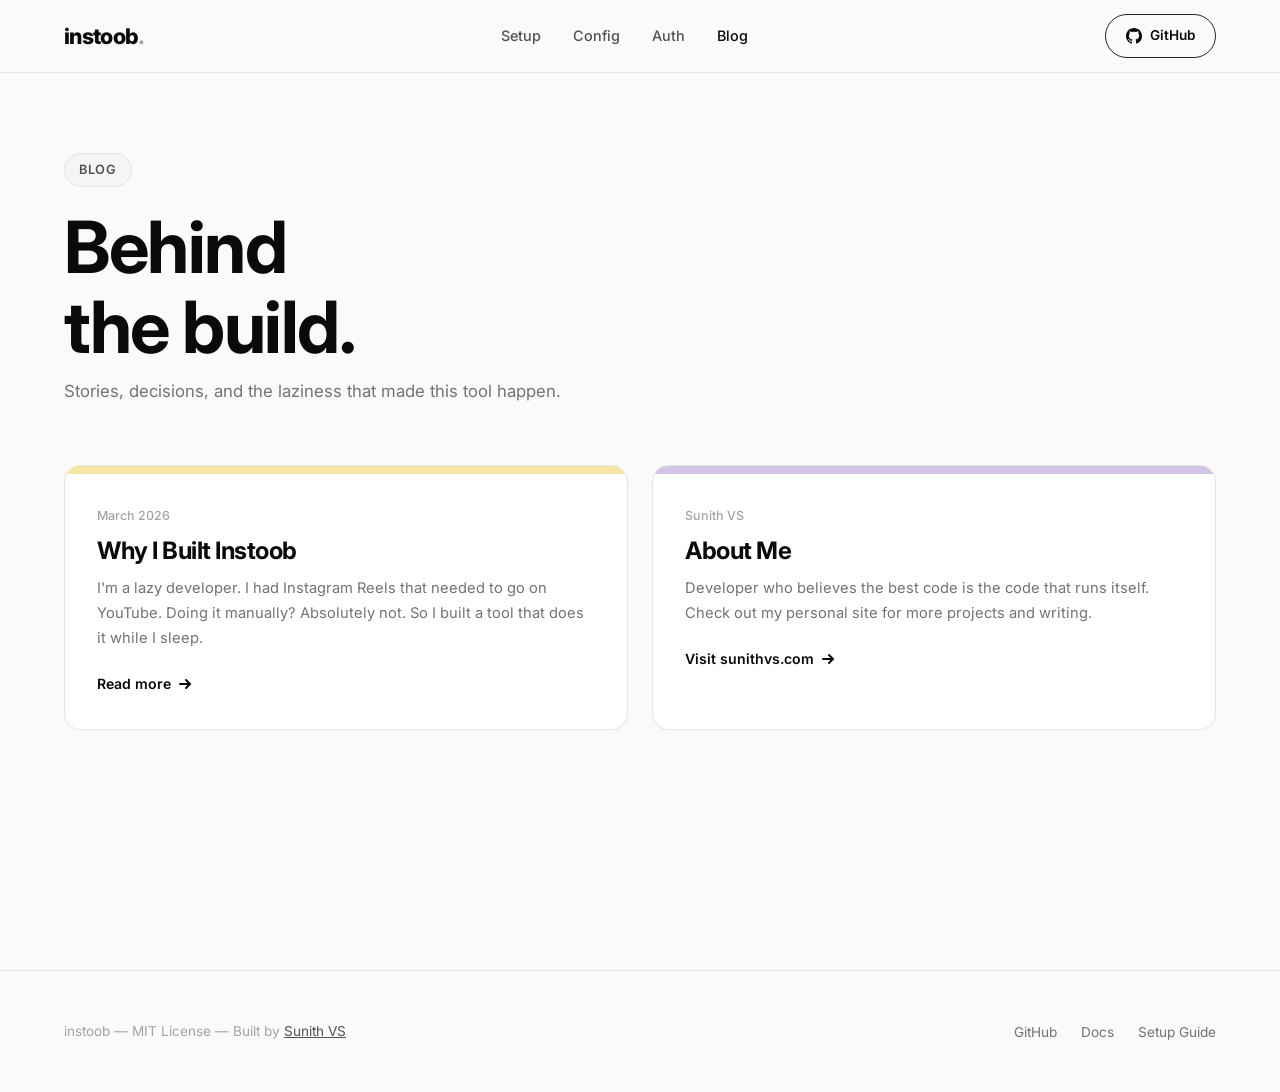
==== docs/blog.html @ 2fb603d4 "feat: add initial website structure with blog and documentation" ====
<!DOCTYPE html>
<html lang="en">
<head>
  <meta charset="UTF-8" />
  <meta name="viewport" content="width=device-width, initial-scale=1.0" />
  <title>Blog — Instoob</title>
  <meta name="description" content="Behind the scenes of Instoob — why it was built, how it works, and who made it." />
  <link rel="preconnect" href="https://fonts.googleapis.com" />
  <link rel="preconnect" href="https://fonts.gstatic.com" crossorigin />
  <link href="https://fonts.googleapis.com/css2?family=Inter:wght@400;500;600;700;800&family=JetBrains+Mono:wght@400;500&display=swap" rel="stylesheet" />
  <link rel="canonical" href="https://instoob.radr.in/blog" />

  <!-- Open Graph -->
  <meta property="og:type" content="website" />
  <meta property="og:url" content="https://instoob.radr.in/blog" />
  <meta property="og:title" content="Blog — Instoob" />
  <meta property="og:description" content="Behind the scenes of Instoob — why it was built, how it works, and who made it." />

  <!-- SEO -->
  <meta name="robots" content="index, follow" />
  <meta name="author" content="Sunith VS" />
  <link rel="icon" type="image/svg+xml" href="data:image/svg+xml,<svg xmlns='http://www.w3.org/2000/svg' viewBox='0 0 100 100'><text y='.9em' font-size='90'>🔄</text></svg>" />

  <!-- Microsoft Clarity -->
  <script type="text/javascript">
    (function(c,l,a,r,i,t,y){
      c[a]=c[a]||function(){(c[a].q=c[a].q||[]).push(arguments)};
      t=l.createElement(r);t.async=1;t.src="https://www.clarity.ms/tag/"+i;
      y=l.getElementsByTagName(r)[0];y.parentNode.insertBefore(t,y);
    })(window, document, "clarity", "script", "vsioifh9d1");
  </script>

  <link rel="stylesheet" href="style.css" />
  <style>
    .blog-hero {
      padding: 80px 0 60px;
    }
    .blog-hero h1 {
      margin-bottom: 12px;
    }
    .blog-hero p {
      font-size: 1.05rem;
      color: var(--gray-500);
    }
    .blog-grid {
      display: grid;
      grid-template-columns: 1fr 1fr;
      gap: 24px;
      padding-bottom: 120px;
    }
    .blog-card {
      background: var(--white);
      border: 1px solid var(--gray-200);
      border-radius: var(--radius);
      overflow: hidden;
      transition: transform 0.3s, box-shadow 0.3s;
    }
    .blog-card:hover {
      transform: translateY(-4px);
      box-shadow: 0 12px 40px rgba(0, 0, 0, 0.06);
    }
    .blog-card-color {
      height: 8px;
    }
    .blog-card-color.yellow { background: var(--yellow); }
    .blog-card-color.purple { background: var(--purple); }
    .blog-card-body {
      padding: 32px;
    }
    .blog-card-date {
      font-size: 0.78rem;
      color: var(--gray-400);
      font-weight: 500;
      margin-bottom: 12px;
    }
    .blog-card-body h2 {
      font-size: 1.5rem;
      margin-bottom: 12px;
    }
    .blog-card-body > p {
      font-size: 0.92rem;
      color: var(--gray-500);
      line-height: 1.7;
      margin-bottom: 20px;
    }
    .blog-read-more {
      display: inline-flex;
      align-items: center;
      gap: 6px;
      font-size: 0.88rem;
      font-weight: 600;
      color: var(--black);
    }
    .blog-read-more svg {
      transition: transform 0.2s;
    }
    .blog-card:hover .blog-read-more svg {
      transform: translateX(4px);
    }

    /* Blog post content */
    .blog-post {
      padding: 80px 0 120px;
    }
    .blog-post .container {
      max-width: 720px;
    }
    .blog-back {
      display: inline-flex;
      align-items: center;
      gap: 6px;
      font-size: 0.85rem;
      font-weight: 500;
      color: var(--gray-500);
      margin-bottom: 40px;
      transition: color 0.2s;
    }
    .blog-back:hover { color: var(--black); }
    .blog-post-date {
      font-size: 0.82rem;
      color: var(--gray-400);
      margin-bottom: 16px;
    }
    .blog-post h1 {
      margin-bottom: 32px;
    }
    .blog-content h2 {
      font-size: 1.4rem;
      margin: 40px 0 16px;
    }
    .blog-content h3 {
      font-size: 1.1rem;
      margin: 32px 0 12px;
    }
    .blog-content p {
      font-size: 1rem;
      color: var(--gray-600);
      line-height: 1.8;
      margin-bottom: 20px;
      max-width: 100%;
    }
    .blog-content ul, .blog-content ol {
      padding-left: 24px;
      margin-bottom: 20px;
    }
    .blog-content li {
      font-size: 1rem;
      color: var(--gray-600);
      line-height: 1.8;
      margin-bottom: 8px;
    }
    .blog-content a {
      color: var(--black);
      text-decoration: underline;
      text-underline-offset: 3px;
    }
    .blog-content blockquote {
      border-left: 3px solid var(--gray-200);
      padding-left: 20px;
      margin: 24px 0;
      color: var(--gray-500);
      font-style: italic;
    }
    .blog-author {
      display: flex;
      align-items: center;
      gap: 16px;
      margin-top: 48px;
      padding-top: 32px;
      border-top: 1px solid var(--gray-200);
    }
    .blog-author-avatar {
      width: 48px;
      height: 48px;
      border-radius: 50%;
      background: var(--purple);
      display: flex;
      align-items: center;
      justify-content: center;
      font-weight: 700;
      font-size: 1.1rem;
      color: var(--black);
      flex-shrink: 0;
    }
    .blog-author-info {
      font-size: 0.88rem;
    }
    .blog-author-info strong {
      display: block;
      color: var(--black);
    }
    .blog-author-info span {
      color: var(--gray-500);
    }

    @media (max-width: 640px) {
      .blog-grid {
        grid-template-columns: 1fr;
      }
    }
  </style>
</head>
<body>

  <!-- ─── Navigation ─────────────────────────────────── -->
  <nav class="nav">
    <div class="container">
      <a href="index.html" class="nav-logo">instoob<span>.</span></a>
      <ul class="nav-links" id="navLinks">
        <li><a href="index.html#setup">Setup</a></li>
        <li><a href="index.html#config">Config</a></li>
        <li><a href="index.html#auth">Auth</a></li>
        <li><a href="blog.html" style="color: var(--black);">Blog</a></li>
      </ul>
      <a href="https://github.com/truevibecoder/instoob" class="nav-cta" target="_blank">
        <svg viewBox="0 0 16 16" fill="currentColor"><path d="M8 0C3.58 0 0 3.58 0 8c0 3.54 2.29 6.53 5.47 7.59.4.07.55-.17.55-.38 0-.19-.01-.82-.01-1.49-2.01.37-2.53-.49-2.69-.94-.09-.23-.48-.94-.82-1.13-.28-.15-.68-.52-.01-.53.63-.01 1.08.58 1.23.82.72 1.21 1.87.87 2.33.66.07-.52.28-.87.51-1.07-1.78-.2-3.64-.89-3.64-3.95 0-.87.31-1.59.82-2.15-.08-.2-.36-1.02.08-2.12 0 0 .67-.21 2.2.82.64-.18 1.32-.27 2-.27.68 0 1.36.09 2 .27 1.53-1.04 2.2-.82 2.2-.82.44 1.1.16 1.92.08 2.12.51.56.82 1.27.82 2.15 0 3.07-1.87 3.75-3.65 3.95.29.25.54.73.54 1.48 0 1.07-.01 1.93-.01 2.2 0 .21.15.46.55.38A8.013 8.013 0 0016 8c0-4.42-3.58-8-8-8z" /></svg>
        GitHub
      </a>
      <button class="mobile-toggle" onclick="document.getElementById('navLinks').classList.toggle('open')">
        <span></span><span></span><span></span>
      </button>
    </div>
  </nav>

  <!-- ─── Blog List ──────────────────────────────────── -->
  <section class="blog-hero" id="blog-list">
    <div class="container">
      <div class="section-badge">Blog</div>
      <h1>Behind<br/>the build.</h1>
      <p>Stories, decisions, and the laziness that made this tool happen.</p>
    </div>
  </section>

  <section id="blog-grid-section" style="padding-top: 0;">
    <div class="container">
      <div class="blog-grid">

        <!-- Post 1 -->
        <a href="#why-i-built-this" class="blog-card" onclick="return showPost('why-i-built-this')">
          <div class="blog-card-color yellow"></div>
          <div class="blog-card-body">
            <div class="blog-card-date">March 2026</div>
            <h2>Why I Built Instoob</h2>
            <p>I'm a lazy developer. I had Instagram Reels that needed to go on YouTube. Doing it manually? Absolutely not. So I built a tool that does it while I sleep.</p>
            <span class="blog-read-more">
              Read more
              <svg width="16" height="16" viewBox="0 0 16 16" fill="none" stroke="currentColor" stroke-width="2" stroke-linecap="round"><path d="M3 8h10M9 4l4 4-4 4"/></svg>
            </span>
          </div>
        </a>

        <!-- About Me - links to personal site -->
        <a href="https://sunithvs.com" class="blog-card" target="_blank">
          <div class="blog-card-color purple"></div>
          <div class="blog-card-body">
            <div class="blog-card-date">Sunith VS</div>
            <h2>About Me</h2>
            <p>Developer who believes the best code is the code that runs itself. Check out my personal site for more projects and writing.</p>
            <span class="blog-read-more">
              Visit sunithvs.com
              <svg width="16" height="16" viewBox="0 0 16 16" fill="none" stroke="currentColor" stroke-width="2" stroke-linecap="round"><path d="M3 8h10M9 4l4 4-4 4"/></svg>
            </span>
          </div>
        </a>

      </div>
    </div>
  </section>

  <!-- ─── Post: Why I Built This ─────────────────────── -->
  <article class="blog-post" id="why-i-built-this" style="display: none;">
    <div class="container">
      <a href="#blog-list" class="blog-back" onclick="return showList()">
        <svg width="16" height="16" viewBox="0 0 16 16" fill="none" stroke="currentColor" stroke-width="2" stroke-linecap="round"><path d="M13 8H3M7 4L3 8l4 4"/></svg>
        Back to blog
      </a>
      <div class="blog-post-date">March 2026</div>
      <h1>Why I Built Instoob</h1>
      <div class="blog-content">
        <p>
          Let me be honest: I built this because I'm lazy. Not the bad kind of lazy
          &mdash; the developer kind, where you spend 8 hours automating a 10-minute task
          because the thought of doing it manually even once more makes you physically uncomfortable.
        </p>

        <h2>The Problem</h2>
        <p>
          I post Reels on Instagram. Cool videos, decent edits, sometimes even good content.
          But YouTube Shorts? That's a whole different audience, a whole different algorithm,
          and a whole different upload flow. Download the reel, open YouTube Studio, fill in
          the title, paste the description, add hashtags, set visibility, click upload, wait...
        </p>
        <p>
          Do that three times and you start questioning your life choices. Do it ten times
          and you start writing Python scripts.
        </p>

        <h2>The "Aha" Moment</h2>
        <p>
          I realized the entire workflow is deterministic:
        </p>
        <ol>
          <li>New reel appears on Instagram</li>
          <li>Download the video</li>
          <li>Extract caption and hashtags</li>
          <li>Upload to YouTube with metadata</li>
          <li>Don't upload the same one twice</li>
        </ol>
        <p>
          No human judgment needed. No creative decisions. Just plumbing.
          And if there's one thing developers are good at, it's building plumbing
          that runs on a cron schedule.
        </p>

        <h2>Why Open Source?</h2>
        <p>
          Because I know I'm not the only lazy creator out there. The whole thing is
          designed to be fork-friendly: clone the repo, edit one config file, add your
          secrets, and you're done. GitHub Actions handles the rest &mdash; every 6 hours,
          it checks for new reels and pushes them to YouTube. No servers, no costs, no
          maintenance.
        </p>

        <h2>The Tech Stack</h2>
        <p>
          Nothing fancy. Python, because it's the fastest language to go from idea to
          working script. Instaloader for Instagram (it handles all the weird Instagram
          API stuff). YouTube Data API v3 for uploads. GitHub Actions for scheduling.
          JSON for state tracking because SQLite felt like overkill for what's essentially
          a list of shortcodes.
        </p>

        <h2>What I Learned</h2>
        <ul>
          <li>Instagram now requires auth even for public profiles (sessions expire, fun times)</li>
          <li>YouTube Shorts can be up to 3 minutes now, not just 60 seconds</li>
          <li>YouTube API quotas are tighter than you'd think (~6 uploads/day on free tier)</li>
          <li>The best automation is the one you set up once and forget about</li>
        </ul>

        <blockquote>
          The best code is the code you never have to run manually.
        </blockquote>

        <p>
          If you're a creator who posts on both platforms and you're tired of the
          copy-paste dance, give Instoob a try. Fork it, set it up in 10 minutes,
          and never think about it again. That's the dream.
        </p>
      </div>

      <div class="blog-author">
        <div class="blog-author-avatar">S</div>
        <div class="blog-author-info">
          <strong>Sunith VS</strong>
          <span>Developer &middot; <a href="https://sunithvs.com" target="_blank">sunithvs.com</a></span>
        </div>
      </div>
    </div>
  </article>

  <!-- ─── Footer ─────────────────────────────────────── -->
  <footer class="footer">
    <div class="container">
      <span class="footer-text">instoob &mdash; MIT License &mdash; Built by <a href="https://sunithvs.com" target="_blank" style="color: var(--gray-600); text-decoration: underline;">Sunith VS</a></span>
      <ul class="footer-links">
        <li><a href="https://github.com/truevibecoder/instoob" target="_blank">GitHub</a></li>
        <li><a href="index.html">Docs</a></li>
        <li><a href="index.html#setup">Setup Guide</a></li>
      </ul>
    </div>
  </footer>

  <script>
    function showPost(id) {
      // Hide list sections
      document.getElementById('blog-list').style.display = 'none';
      document.getElementById('blog-grid-section').style.display = 'none';
      // Show the post
      document.getElementById(id).style.display = 'block';
      window.scrollTo(0, 0);
      return false;
    }
    function showList() {
      document.querySelectorAll('.blog-post').forEach(p => p.style.display = 'none');
      document.getElementById('blog-list').style.display = '';
      document.getElementById('blog-grid-section').style.display = '';
      window.scrollTo(0, 0);
      return false;
    }
    // Handle direct URL hash navigation
    if (window.location.hash) {
      const id = window.location.hash.slice(1);
      if (id !== 'blog-list' && document.getElementById(id)) {
        showPost(id);
      }
    }
  </script>

</body>
</html>
---- docs/style.css ----
/* ── Reset & Base ────────────────────────────────────── */
*,
*::before,
*::after {
  margin: 0;
  padding: 0;
  box-sizing: border-box;
}

:root {
  --black: #0a0a0a;
  --white: #ffffff;
  --gray-50: #fafafa;
  --gray-100: #f5f5f5;
  --gray-200: #e5e5e5;
  --gray-400: #a3a3a3;
  --gray-500: #737373;
  --gray-600: #525252;
  --gray-700: #404040;
  --gray-800: #262626;

  --yellow: #f5e6a3;
  --purple: #d4c4e8;
  --green: #c8e6a0;
  --blue: #b8d4f0;
  --pink: #f0c4d4;

  --font: "Inter", -apple-system, BlinkMacSystemFont, "Segoe UI", sans-serif;
  --mono: "JetBrains Mono", "Fira Code", "SF Mono", monospace;

  --radius: 16px;
  --radius-sm: 10px;
  --radius-xs: 6px;

  --max-w: 1200px;
  --section-gap: 120px;
}

html {
  scroll-behavior: smooth;
  -webkit-font-smoothing: antialiased;
  -moz-osx-font-smoothing: grayscale;
}

body {
  font-family: var(--font);
  font-size: 16px;
  line-height: 1.6;
  color: var(--gray-700);
  background: var(--gray-50);
}

a {
  color: inherit;
  text-decoration: none;
}

img {
  max-width: 100%;
  display: block;
}

/* ── Typography ──────────────────────────────────────── */
h1, h2, h3, h4 {
  color: var(--black);
  font-weight: 700;
  line-height: 1.1;
  letter-spacing: -0.02em;
}

h1 { font-size: clamp(2.8rem, 6vw, 4.5rem); }
h2 { font-size: clamp(2rem, 4vw, 3rem); }
h3 { font-size: 1.25rem; }
h4 { font-size: 1rem; font-weight: 600; }

p {
  max-width: 60ch;
}

/* ── Layout ──────────────────────────────────────────── */
.container {
  width: 100%;
  max-width: var(--max-w);
  margin: 0 auto;
  padding: 0 24px;
}

section {
  padding: var(--section-gap) 0;
}

/* ── Navigation ──────────────────────────────────────── */
.nav {
  position: sticky;
  top: 0;
  z-index: 100;
  background: rgba(250, 250, 250, 0.85);
  backdrop-filter: blur(20px);
  -webkit-backdrop-filter: blur(20px);
  border-bottom: 1px solid var(--gray-200);
}

.nav .container {
  display: flex;
  align-items: center;
  justify-content: space-between;
  height: 72px;
}

.nav-logo {
  font-size: 1.35rem;
  font-weight: 800;
  color: var(--black);
  letter-spacing: -0.03em;
}

.nav-logo span {
  color: var(--gray-400);
  font-weight: 800;
}

.nav-links {
  display: flex;
  align-items: center;
  gap: 32px;
  list-style: none;
}

.nav-links a {
  font-size: 0.9rem;
  font-weight: 500;
  color: var(--gray-600);
  transition: color 0.2s;
}

.nav-links a:hover {
  color: var(--black);
}

.nav-cta {
  display: inline-flex;
  align-items: center;
  gap: 8px;
  padding: 10px 20px;
  border: 1.5px solid var(--gray-800);
  border-radius: 100px;
  font-size: 0.85rem;
  font-weight: 600;
  color: var(--black);
  transition: all 0.2s;
}

.nav-cta:hover {
  background: var(--black);
  color: var(--white);
}

.nav-cta svg {
  width: 16px;
  height: 16px;
}

.mobile-toggle {
  display: none;
  background: none;
  border: none;
  cursor: pointer;
  padding: 8px;
}

.mobile-toggle span {
  display: block;
  width: 22px;
  height: 2px;
  background: var(--black);
  margin: 5px 0;
  transition: 0.3s;
}

/* ── Hero ────────────────────────────────────────────── */
.hero {
  padding: 80px 0 100px;
  overflow: hidden;
}

.hero .container {
  display: grid;
  grid-template-columns: 1fr 1fr;
  gap: 60px;
  align-items: center;
}

.hero-text h1 {
  margin-bottom: 24px;
}

.hero-text p {
  font-size: 1.1rem;
  color: var(--gray-600);
  margin-bottom: 40px;
  line-height: 1.7;
}

.hero-actions {
  display: flex;
  gap: 12px;
}

.btn-primary {
  display: inline-flex;
  align-items: center;
  gap: 8px;
  padding: 14px 28px;
  background: var(--black);
  color: var(--white);
  border: none;
  border-radius: 100px;
  font-size: 0.95rem;
  font-weight: 600;
  cursor: pointer;
  transition: all 0.2s;
  font-family: var(--font);
}

.btn-primary:hover {
  background: var(--gray-800);
  transform: translateY(-1px);
}

.btn-secondary {
  display: inline-flex;
  align-items: center;
  gap: 8px;
  padding: 14px 28px;
  background: transparent;
  color: var(--black);
  border: 1.5px solid var(--gray-200);
  border-radius: 100px;
  font-size: 0.95rem;
  font-weight: 600;
  cursor: pointer;
  transition: all 0.2s;
  font-family: var(--font);
}

.btn-secondary:hover {
  border-color: var(--gray-400);
}

/* Hero cards (right side) */
.hero-cards {
  display: grid;
  grid-template-columns: 1fr 1fr;
  gap: 16px;
}

.hero-card {
  background: var(--white);
  border-radius: var(--radius);
  padding: 28px;
  border: 1px solid var(--gray-200);
  transition: transform 0.3s, box-shadow 0.3s;
}

.hero-card:hover {
  transform: translateY(-4px);
  box-shadow: 0 12px 40px rgba(0, 0, 0, 0.06);
}

.hero-card-icon {
  width: 48px;
  height: 48px;
  border-radius: 12px;
  display: flex;
  align-items: center;
  justify-content: center;
  margin-bottom: 16px;
  font-size: 1.4rem;
}

.hero-card-icon.yellow { background: var(--yellow); }
.hero-card-icon.purple { background: var(--purple); }
.hero-card-icon.green { background: var(--green); }
.hero-card-icon.blue { background: var(--blue); }

.hero-card h3 {
  margin-bottom: 8px;
  font-size: 1.05rem;
}

.hero-card p {
  font-size: 0.85rem;
  color: var(--gray-500);
  line-height: 1.5;
}

/* ── Section Headers ─────────────────────────────────── */
.section-header {
  margin-bottom: 60px;
}

.section-badge {
  display: inline-flex;
  align-items: center;
  gap: 6px;
  padding: 6px 14px;
  background: var(--gray-100);
  border: 1px solid var(--gray-200);
  border-radius: 100px;
  font-size: 0.8rem;
  font-weight: 600;
  color: var(--gray-600);
  margin-bottom: 20px;
  text-transform: uppercase;
  letter-spacing: 0.05em;
}

.section-header h2 {
  margin-bottom: 16px;
}

.section-header p {
  font-size: 1.05rem;
  color: var(--gray-500);
}

/* ── Steps ───────────────────────────────────────────── */
.steps-grid {
  display: grid;
  grid-template-columns: repeat(auto-fit, minmax(280px, 1fr));
  gap: 20px;
}

.step-card {
  background: var(--white);
  border: 1px solid var(--gray-200);
  border-radius: var(--radius);
  padding: 32px;
  position: relative;
  transition: transform 0.3s, box-shadow 0.3s;
}

.step-card:hover {
  transform: translateY(-3px);
  box-shadow: 0 8px 30px rgba(0, 0, 0, 0.05);
}

.step-number {
  width: 36px;
  height: 36px;
  border-radius: 10px;
  display: flex;
  align-items: center;
  justify-content: center;
  font-size: 0.85rem;
  font-weight: 700;
  color: var(--black);
  margin-bottom: 20px;
}

.step-number.n1 { background: var(--yellow); }
.step-number.n2 { background: var(--purple); }
.step-number.n3 { background: var(--green); }
.step-number.n4 { background: var(--blue); }
.step-number.n5 { background: var(--pink); }
.step-number.n6 { background: var(--yellow); }

.step-card h3 {
  margin-bottom: 10px;
}

.step-card p {
  font-size: 0.9rem;
  color: var(--gray-500);
  line-height: 1.6;
}

/* ── Code Blocks ─────────────────────────────────────── */
.code-block {
  background: var(--gray-800);
  border-radius: var(--radius-sm);
  overflow: hidden;
  margin: 16px 0;
}

.code-header {
  display: flex;
  align-items: center;
  justify-content: space-between;
  padding: 12px 20px;
  background: rgba(255, 255, 255, 0.05);
  border-bottom: 1px solid rgba(255, 255, 255, 0.08);
}

.code-dots {
  display: flex;
  gap: 6px;
}

.code-dots span {
  width: 10px;
  height: 10px;
  border-radius: 50%;
}

.code-dots span:nth-child(1) { background: #ff5f57; }
.code-dots span:nth-child(2) { background: #febc2e; }
.code-dots span:nth-child(3) { background: #28c840; }

.code-label {
  font-size: 0.75rem;
  color: var(--gray-400);
  font-family: var(--mono);
}

.code-block pre {
  padding: 20px;
  overflow-x: auto;
}

.code-block code {
  font-family: var(--mono);
  font-size: 0.85rem;
  line-height: 1.7;
  color: #e5e5e5;
}

.code-comment { color: #6a737d; }
.code-string { color: #a5d6ff; }
.code-key { color: #d2a8ff; }
.code-value { color: #7ee787; }

/* ── Config Section ──────────────────────────────────── */
.config-layout {
  display: grid;
  grid-template-columns: 1fr 1fr;
  gap: 40px;
  align-items: start;
}

.config-options {
  display: flex;
  flex-direction: column;
  gap: 16px;
}

.config-option {
  background: var(--white);
  border: 1px solid var(--gray-200);
  border-radius: var(--radius-sm);
  padding: 24px;
  transition: border-color 0.2s;
}

.config-option:hover {
  border-color: var(--gray-400);
}

.config-option h4 {
  margin-bottom: 6px;
  display: flex;
  align-items: center;
  gap: 8px;
}

.config-option p {
  font-size: 0.85rem;
  color: var(--gray-500);
}

.config-tag {
  font-size: 0.7rem;
  padding: 2px 8px;
  border-radius: 100px;
  font-weight: 600;
  text-transform: uppercase;
  letter-spacing: 0.04em;
}

.config-tag.required {
  background: #fee2e2;
  color: #dc2626;
}

.config-tag.optional {
  background: #e0f2fe;
  color: #0284c7;
}

/* ── Feature Cards (IG Auth) ────────────────────────── */
.auth-grid {
  display: grid;
  grid-template-columns: 1fr 1fr;
  gap: 20px;
}

.auth-card {
  background: var(--white);
  border: 1px solid var(--gray-200);
  border-radius: var(--radius);
  padding: 32px;
  position: relative;
  overflow: hidden;
}

.auth-card::before {
  content: "";
  position: absolute;
  top: 0;
  left: 0;
  right: 0;
  height: 4px;
}

.auth-card.simple::before { background: var(--green); }
.auth-card.secure::before { background: var(--purple); }

.auth-card-badge {
  display: inline-block;
  padding: 4px 10px;
  border-radius: 100px;
  font-size: 0.72rem;
  font-weight: 600;
  text-transform: uppercase;
  letter-spacing: 0.04em;
  margin-bottom: 16px;
}

.auth-card.simple .auth-card-badge {
  background: #dcfce7;
  color: #16a34a;
}

.auth-card.secure .auth-card-badge {
  background: #f3e8ff;
  color: #9333ea;
}

.auth-card h3 {
  margin-bottom: 10px;
}

.auth-card p {
  font-size: 0.9rem;
  color: var(--gray-500);
  margin-bottom: 16px;
}

/* ── Flow Diagram ────────────────────────────────────── */
.flow {
  background: var(--white);
  border: 1px solid var(--gray-200);
  border-radius: var(--radius);
  padding: 48px;
}

.flow-steps {
  display: flex;
  align-items: center;
  justify-content: center;
  gap: 0;
  flex-wrap: wrap;
}

.flow-step {
  display: flex;
  flex-direction: column;
  align-items: center;
  text-align: center;
  gap: 12px;
}

.flow-icon {
  width: 64px;
  height: 64px;
  border-radius: 16px;
  display: flex;
  align-items: center;
  justify-content: center;
  font-size: 1.6rem;
}

.flow-step span {
  font-size: 0.82rem;
  font-weight: 600;
  color: var(--gray-600);
}

.flow-arrow {
  font-size: 1.5rem;
  color: var(--gray-300);
  padding: 0 20px;
  margin-bottom: 20px;
}

/* ── Secrets Table ───────────────────────────────────── */
.table-wrapper {
  background: var(--white);
  border: 1px solid var(--gray-200);
  border-radius: var(--radius);
  overflow: hidden;
}

.table-wrapper table {
  width: 100%;
  border-collapse: collapse;
}

.table-wrapper th {
  text-align: left;
  padding: 14px 24px;
  font-size: 0.78rem;
  font-weight: 600;
  text-transform: uppercase;
  letter-spacing: 0.06em;
  color: var(--gray-500);
  background: var(--gray-50);
  border-bottom: 1px solid var(--gray-200);
}

.table-wrapper td {
  padding: 16px 24px;
  font-size: 0.9rem;
  border-bottom: 1px solid var(--gray-100);
  color: var(--gray-600);
}

.table-wrapper tr:last-child td {
  border-bottom: none;
}

.table-wrapper code {
  font-family: var(--mono);
  font-size: 0.82rem;
  padding: 3px 8px;
  background: var(--gray-100);
  border-radius: 4px;
  color: var(--black);
  font-weight: 500;
}

/* ── Troubleshooting ─────────────────────────────────── */
.faq-list {
  display: flex;
  flex-direction: column;
  gap: 12px;
}

.faq-item {
  background: var(--white);
  border: 1px solid var(--gray-200);
  border-radius: var(--radius-sm);
  overflow: hidden;
}

.faq-item summary {
  padding: 20px 24px;
  font-weight: 600;
  font-size: 0.95rem;
  color: var(--black);
  cursor: pointer;
  list-style: none;
  display: flex;
  align-items: center;
  justify-content: space-between;
}

.faq-item summary::after {
  content: "+";
  font-size: 1.2rem;
  color: var(--gray-400);
  transition: transform 0.2s;
}

.faq-item[open] summary::after {
  transform: rotate(45deg);
}

.faq-item .faq-body {
  padding: 0 24px 20px;
  font-size: 0.9rem;
  color: var(--gray-500);
  line-height: 1.7;
}

/* ── Footer ──────────────────────────────────────────── */
.footer {
  padding: 48px 0;
  border-top: 1px solid var(--gray-200);
}

.footer .container {
  display: flex;
  align-items: center;
  justify-content: space-between;
}

.footer-text {
  font-size: 0.85rem;
  color: var(--gray-400);
}

.footer-links {
  display: flex;
  gap: 24px;
  list-style: none;
}

.footer-links a {
  font-size: 0.85rem;
  color: var(--gray-500);
  transition: color 0.2s;
}

.footer-links a:hover {
  color: var(--black);
}

/* ── Responsive ──────────────────────────────────────── */
@media (max-width: 900px) {
  :root {
    --section-gap: 80px;
  }

  .hero .container {
    grid-template-columns: 1fr;
    gap: 40px;
  }

  .hero-cards {
    grid-template-columns: 1fr 1fr;
  }

  .config-layout {
    grid-template-columns: 1fr;
  }

  .auth-grid {
    grid-template-columns: 1fr;
  }

  .flow-steps {
    flex-direction: row;
    flex-wrap: nowrap;
    gap: 0;
  }

  .flow-arrow {
    transform: none;
    padding: 0 12px;
    margin-bottom: 20px;
    font-size: 1.2rem;
  }

  .flow-icon {
    width: 48px;
    height: 48px;
  }

  .flow-icon svg {
    width: 22px;
    height: 22px;
  }

  .flow-step span {
    font-size: 0.72rem;
  }

  /* Table: stack rows on mobile */
  .table-wrapper {
    overflow-x: auto;
    -webkit-overflow-scrolling: touch;
  }

  .table-wrapper th,
  .table-wrapper td {
    padding: 12px 16px;
    font-size: 0.82rem;
  }

  .table-wrapper code {
    font-size: 0.72rem;
    padding: 2px 6px;
  }
}

@media (max-width: 640px) {
  .nav-links {
    display: none;
  }

  .mobile-toggle {
    display: block;
  }

  .nav-links.open {
    display: flex;
    flex-direction: column;
    position: absolute;
    top: 72px;
    left: 0;
    right: 0;
    background: var(--white);
    border-bottom: 1px solid var(--gray-200);
    padding: 24px;
    gap: 16px;
    z-index: 50;
  }

  .hero-cards {
    grid-template-columns: 1fr 1fr;
  }

  .hero-card {
    padding: 20px;
  }

  .hero-card-icon {
    width: 40px;
    height: 40px;
    border-radius: 10px;
    margin-bottom: 12px;
  }

  .hero-card-icon svg {
    width: 20px;
    height: 20px;
  }

  .hero-card h3 {
    font-size: 0.95rem;
  }

  .hero-card p {
    font-size: 0.78rem;
  }

  .hero-actions {
    flex-wrap: wrap;
  }

  .btn-primary,
  .btn-secondary {
    padding: 12px 24px;
    font-size: 0.88rem;
    white-space: nowrap;
  }

  .steps-grid {
    grid-template-columns: 1fr;
  }

  .flow {
    padding: 20px;
  }

  .flow-steps {
    justify-content: space-between;
  }

  .flow-arrow {
    padding: 0 6px;
    font-size: 1rem;
  }

  .flow-icon {
    width: 42px;
    height: 42px;
    border-radius: 12px;
  }

  .flow-step span {
    font-size: 0.65rem;
  }

  /* Secrets table: hide description on small screens */
  .table-wrapper th:nth-child(3),
  .table-wrapper td:nth-child(3) {
    display: none;
  }

  .footer .container {
    flex-direction: column;
    gap: 16px;
    text-align: center;
  }

  .code-block pre {
    padding: 16px;
  }

  .code-block code {
    font-size: 0.78rem;
  }
}
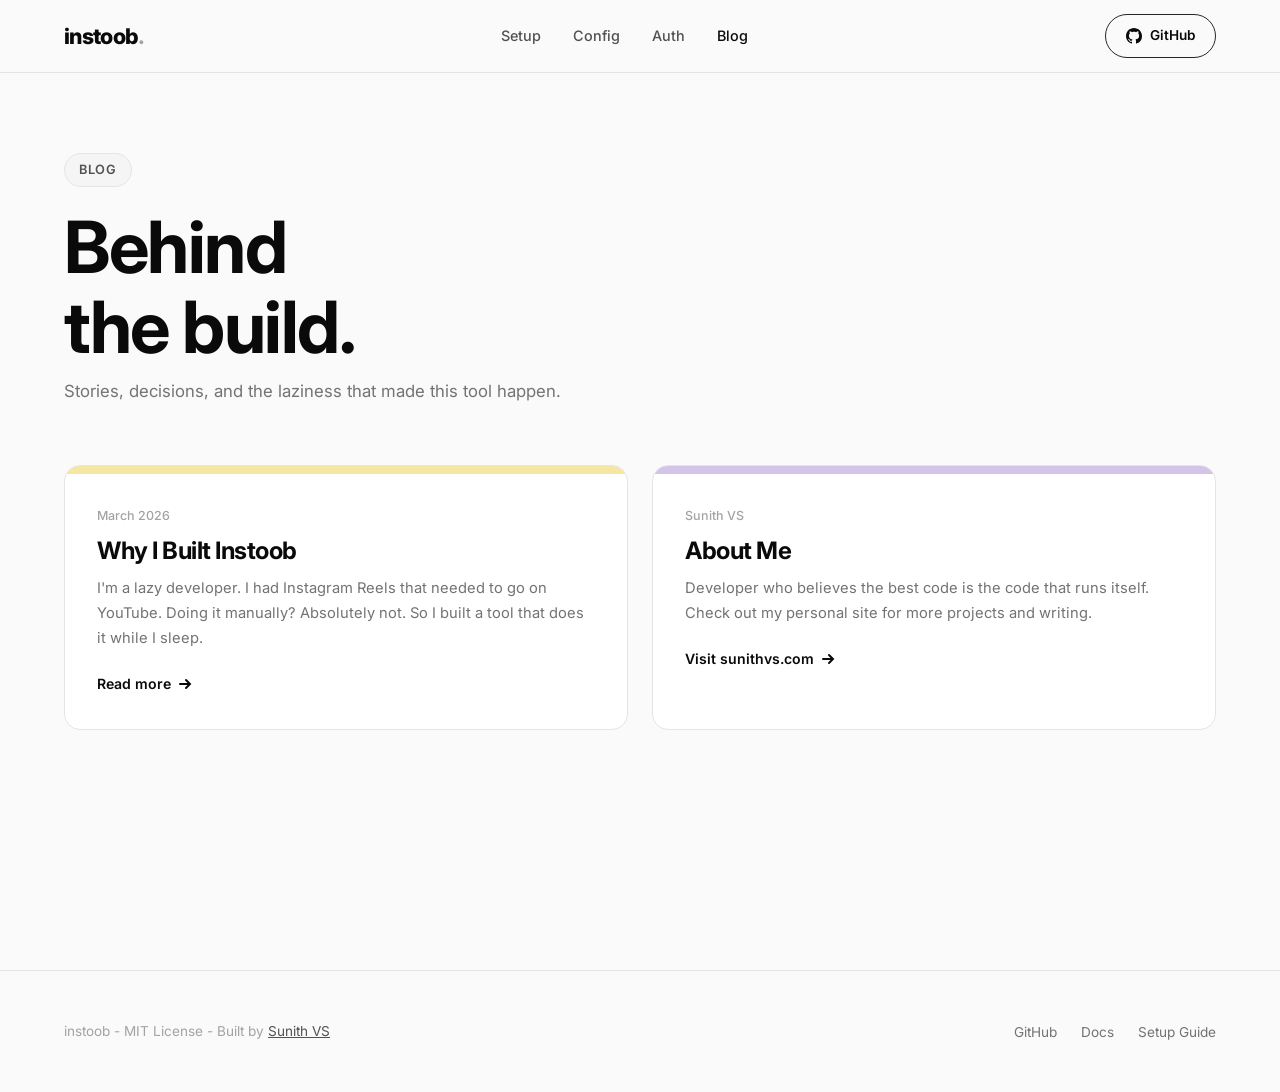
==== commit 9c002170: "feat: add initial website structure with blog and documentation" ====
--- a/docs/blog.html
+++ b/docs/blog.html
@@ -3,8 +3,8 @@
 <head>
   <meta charset="UTF-8" />
   <meta name="viewport" content="width=device-width, initial-scale=1.0" />
-  <title>Blog — Instoob</title>
-  <meta name="description" content="Behind the scenes of Instoob — why it was built, how it works, and who made it." />
+  <title>Blog - Instoob</title>
+  <meta name="description" content="Behind the scenes of Instoob - why it was built, how it works, and who made it." />
   <link rel="preconnect" href="https://fonts.googleapis.com" />
   <link rel="preconnect" href="https://fonts.gstatic.com" crossorigin />
   <link href="https://fonts.googleapis.com/css2?family=Inter:wght@400;500;600;700;800&family=JetBrains+Mono:wght@400;500&display=swap" rel="stylesheet" />
@@ -13,8 +13,8 @@
   <!-- Open Graph -->
   <meta property="og:type" content="website" />
   <meta property="og:url" content="https://instoob.radr.in/blog" />
-  <meta property="og:title" content="Blog — Instoob" />
-  <meta property="og:description" content="Behind the scenes of Instoob — why it was built, how it works, and who made it." />
+  <meta property="og:title" content="Blog - Instoob" />
+  <meta property="og:description" content="Behind the scenes of Instoob - why it was built, how it works, and who made it." />
 
   <!-- SEO -->
   <meta name="robots" content="index, follow" />
@@ -173,13 +173,7 @@
       width: 48px;
       height: 48px;
       border-radius: 50%;
-      background: var(--purple);
-      display: flex;
-      align-items: center;
-      justify-content: center;
-      font-weight: 700;
-      font-size: 1.1rem;
-      color: var(--black);
+      object-fit: cover;
       flex-shrink: 0;
     }
     .blog-author-info {
@@ -279,7 +273,7 @@
       <div class="blog-content">
         <p>
           Let me be honest: I built this because I'm lazy. Not the bad kind of lazy
-          &mdash; the developer kind, where you spend 8 hours automating a 10-minute task
+          -the developer kind, where you spend 8 hours automating a 10-minute task
           because the thought of doing it manually even once more makes you physically uncomfortable.
         </p>
 
@@ -316,7 +310,7 @@
         <p>
           Because I know I'm not the only lazy creator out there. The whole thing is
           designed to be fork-friendly: clone the repo, edit one config file, add your
-          secrets, and you're done. GitHub Actions handles the rest &mdash; every 6 hours,
+          secrets, and you're done. GitHub Actions handles the rest -every 6 hours,
           it checks for new reels and pushes them to YouTube. No servers, no costs, no
           maintenance.
         </p>
@@ -350,7 +344,7 @@
       </div>
 
       <div class="blog-author">
-        <div class="blog-author-avatar">S</div>
+        <img class="blog-author-avatar" src="https://www.sunithvs.com/sunith.webp" alt="Sunith VS" />
         <div class="blog-author-info">
           <strong>Sunith VS</strong>
           <span>Developer &middot; <a href="https://sunithvs.com" target="_blank">sunithvs.com</a></span>
@@ -362,7 +356,7 @@
   <!-- ─── Footer ─────────────────────────────────────── -->
   <footer class="footer">
     <div class="container">
-      <span class="footer-text">instoob &mdash; MIT License &mdash; Built by <a href="https://sunithvs.com" target="_blank" style="color: var(--gray-600); text-decoration: underline;">Sunith VS</a></span>
+      <span class="footer-text">instoob - MIT License - Built by <a href="https://sunithvs.com" target="_blank" style="color: var(--gray-600); text-decoration: underline;">Sunith VS</a></span>
       <ul class="footer-links">
         <li><a href="https://github.com/truevibecoder/instoob" target="_blank">GitHub</a></li>
         <li><a href="index.html">Docs</a></li>
